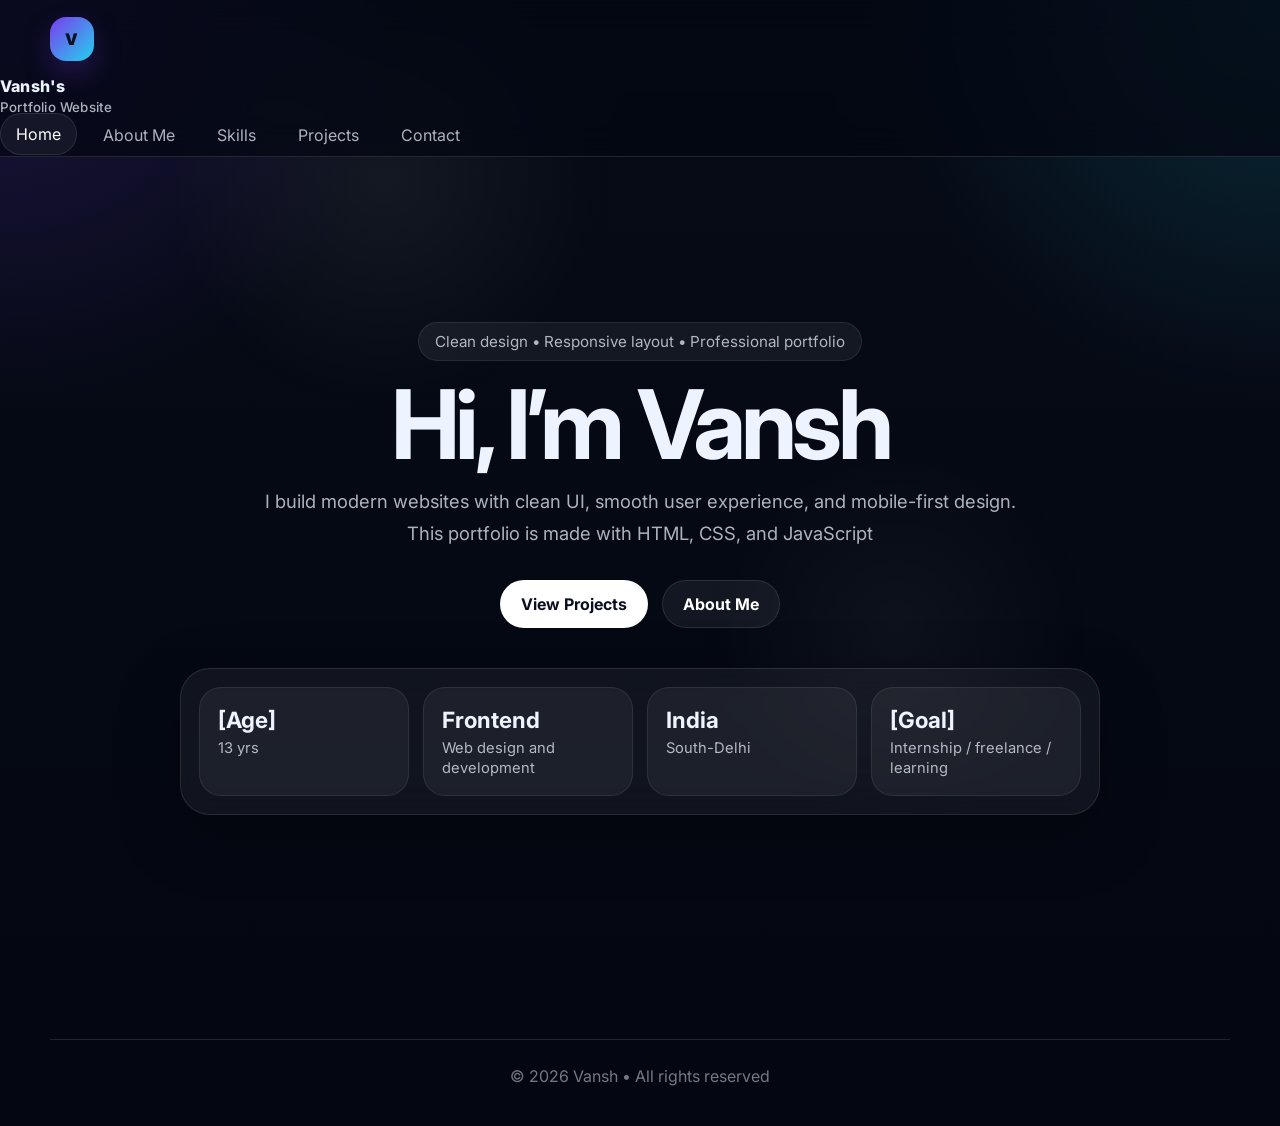
==== index.html @ e552d568 "Add files via upload" ====
<!DOCTYPE html>
<html lang="en">
<head>
  <meta charset="UTF-8" />
  <meta name="viewport" content="width=device-width, initial-scale=1.0" />
  <title>Portfolio | Home</title>
  <link rel="preconnect" href="https://fonts.googleapis.com">
  <link rel="preconnect" href="https://fonts.gstatic.com" crossorigin>
  <link href="https://fonts.googleapis.com/css2?family=Inter:wght@400;500;600;700;800;900&display=swap" rel="stylesheet">
  <link rel="stylesheet" href="style.css" />
</head>
<body class="home-page" data-page="index">
  <header>
    <div class="navbar">
      <a class="brand" href="index.html">
        <div class="brand-mark">V</div></div>
        <div class="brand-text">
          <span>Vansh's
          </span>
          <small>Portfolio Website</small>
        </div>
      </a>

      <nav class="nav-links">
        <a data-nav href="index.html">Home</a>
        <a data-nav href="about.html">About Me</a>
        <a data-nav href="skills.html">Skills</a>
        <a data-nav href="projects.html">Projects</a>
        <a data-nav href="contact.html">Contact</a>
      </nav>

      <button class="menu-btn" aria-label="Open menu">☰</button>
    </div>
    <div class="mobile-nav">
      <a data-nav href="index.html">Home</a>
      <a data-nav href="about.html">About Me</a>
      <a data-nav href="skills.html">Skills</a>
      <a data-nav href="projects.html">Projects</a>
      <a data-nav href="contact.html">Contact</a>
    </div>
  </header>

  <main>
    <section class="hero">
      <div class="container hero-inner fade-up">
        <span class="pill">Clean design • Responsive layout • Professional portfolio</span>
        <h1>Hi, I’m Vansh </h1>
        <p>
          I build modern websites with clean UI, smooth user experience, and mobile-first design.
          This portfolio is made with HTML, CSS, and JavaScript
        </p>

        <div class="hero-actions">
          <a class="btn btn-primary" href="projects.html">View Projects</a>
          <a class="btn btn-secondary" href="about.html">About Me</a>
        </div>

        <div class="hero-panel card">
          <div class="stats">
            <div class="stat">
              <strong>[Age]</strong>
              <span>13 yrs</span>
            </div>
            <div class="stat">
              <strong>Frontend</strong>
              <span>Web design and development</span>
            </div>
            <div class="stat">
              <strong>India</strong>
              <span>South-Delhi</span>
            </div>
            <div class="stat">
              <strong>[Goal]</strong>
              <span>Internship / freelance / learning</span>
            </div>
          </div>
        </div>
      </div>
    </section>
  </main>

  <footer>© 2026 Vansh • All rights reserved</footer>

  <script src="script.js"></script>
</body>
</html>
---- style.css ----
:root{
  --bg:#060b16;
  --bg2:#0b1220;
  --card:rgba(255,255,255,.07);
  --card2:rgba(255,255,255,.12);
  --text:#eef4ff;
  --muted:rgba(238,244,255,.72);
  --line:rgba(255,255,255,.12);
  --accent:#7c3aed;
  --accent2:#22d3ee;
  --accent3:#34d399;
  --shadow:0 20px 60px rgba(0,0,0,.35);
  --radius:28px;
  --radius2:20px;
  --max:1180px;
}

*{
  box-sizing:border-box;
  margin:0;
  padding:0;
}

html{
  scroll-behavior:smooth;
}

body{
  font-family:Inter,system-ui,-apple-system,BlinkMacSystemFont,"Segoe UI",sans-serif;
  color:var(--text);
  min-height:100vh;
  background:
    radial-gradient(circle at top left, rgba(124,58,237,.20), transparent 24%),
    radial-gradient(circle at top right, rgba(34,211,238,.16), transparent 24%),
    linear-gradient(180deg, var(--bg) 0%, #040712 100%);
  overflow-x:hidden;
}

body::before{
  content:"";
  position:fixed;
  inset:0;
  background:
    radial-gradient(circle at 30% 20%, rgba(255,255,255,.06), transparent 20%),
    radial-gradient(circle at 70% 70%, rgba(255,255,255,.04), transparent 18%);
  pointer-events:none;
  z-index:-1;
}

img{
  max-width:100%;
  display:block;
}

a{
  color:inherit;
  text-decoration:none;
}

button,input,textarea{
  font:inherit;
}

::selection{
  background:rgba(124,58,237,.35);
  color:#fff;
}

.container{
  width:min(var(--max), calc(100% - 32px));
  margin:0 auto;
}

header{
  position:sticky;
  top:0;
  z-index:1000;
  backdrop-filter:blur(18px);
  -webkit-backdrop-filter:blur(18px);
  background:rgba(4,7,18,.72);
  border-bottom:1px solid var(--line);
}

.navbar{
  width:min(var(--max), calc(100% - 32px));
  margin:0 auto;
  min-height:78px;
  display:flex;
  align-items:center;
  justify-content:space-between;
  gap:18px;
}

.brand{
  display:flex;
  align-items:center;
  gap:12px;
  font-weight:800;
  letter-spacing:.2px;
}

.brand-mark{
  width:44px;
  height:44px;
  border-radius:16px;
  display:grid;
  place-items:center;
  background:linear-gradient(135deg, var(--accent), var(--accent2));
  color:#08111f;
  font-weight:900;
  box-shadow:0 12px 28px rgba(124,58,237,.25);
}

.brand-text{
  display:flex;
  flex-direction:column;
  line-height:1.1;
}

.brand-text small{
  color:var(--muted);
  font-weight:500;
  margin-top:4px;
}

.nav-links{
  display:flex;
  align-items:center;
  gap:10px;
  flex-wrap:wrap;
}

.nav-links a{
  padding:10px 15px;
  border-radius:999px;
  color:var(--muted);
  border:1px solid transparent;
  transition:.25s ease;
}

.nav-links a:hover,
.nav-links a.active{
  color:#fff;
  border-color:rgba(255,255,255,.1);
  background:rgba(255,255,255,.06);
  transform:translateY(-1px);
}

.menu-btn{
  display:none;
  border:none;
  background:rgba(255,255,255,.06);
  color:#fff;
  width:44px;
  height:44px;
  border-radius:14px;
  cursor:pointer;
  border:1px solid rgba(255,255,255,.08);
}

.mobile-nav{
  display:none;
  padding:0 16px 16px;
}

.mobile-nav.open{
  display:block;
}

.mobile-nav a{
  display:block;
  padding:14px 16px;
  border-radius:16px;
  margin-top:10px;
  background:rgba(255,255,255,.05);
  border:1px solid rgba(255,255,255,.08);
  color:var(--muted);
}

.mobile-nav a.active{
  color:#fff;
  background:linear-gradient(135deg, rgba(124,58,237,.25), rgba(34,211,238,.14));
}

main{
  padding-bottom:60px;
}

.section{
  padding:84px 0;
}

.section-sm{
  padding:56px 0;
}

.section-title{
  font-size:clamp(2rem, 4vw, 3.5rem);
  line-height:1.02;
  letter-spacing:-.04em;
}

.section-subtitle{
  margin-top:14px;
  max-width:760px;
  color:var(--muted);
  font-size:1.05rem;
}

.card{
  background:linear-gradient(180deg, rgba(255,255,255,.08), rgba(255,255,255,.04));
  border:1px solid var(--line);
  border-radius:var(--radius);
  box-shadow:var(--shadow);
  backdrop-filter:blur(18px);
  -webkit-backdrop-filter:blur(18px);
}

.card:hover{
  transition:.25s ease;
  transform:translateY(-4px);
}

.btn{
  display:inline-flex;
  align-items:center;
  justify-content:center;
  gap:10px;
  padding:13px 20px;
  border-radius:999px;
  border:1px solid transparent;
  font-weight:700;
  cursor:pointer;
  transition:.25s ease;
}

.btn-primary{
  background:#fff;
  color:#0b1020;
}

.btn-primary:hover{
  transform:translateY(-2px);
  box-shadow:0 18px 36px rgba(255,255,255,.08);
}

.btn-secondary{
  background:rgba(255,255,255,.06);
  color:#fff;
  border-color:rgba(255,255,255,.1);
}

.btn-secondary:hover{
  background:rgba(255,255,255,.10);
  transform:translateY(-2px);
}

.hero{
  min-height:calc(100vh - 78px);
  display:grid;
  place-items:center;
  text-align:center;
  position:relative;
  overflow:hidden;
}

.hero-inner{
  width:min(920px, 100%);
  padding:26px 0;
}

.pill{
  display:inline-flex;
  align-items:center;
  gap:10px;
  padding:9px 16px;
  border-radius:999px;
  background:rgba(255,255,255,.06);
  border:1px solid rgba(255,255,255,.08);
  color:var(--muted);
  font-size:.95rem;
}

.hero h1{
  margin:18px auto 16px;
  font-size:clamp(3rem, 8vw, 6rem);
  line-height:.94;
  letter-spacing:-.05em;
  max-width:12ch;
}

.hero p{
  margin:0 auto;
  max-width:760px;
  color:var(--muted);
  font-size:clamp(1rem, 2vw, 1.15rem);
  line-height:1.75;
}

.hero-actions{
  margin-top:30px;
  display:flex;
  justify-content:center;
  gap:14px;
  flex-wrap:wrap;
}

.hero-panel{
  margin-top:40px;
  padding:18px;
  border-radius:30px;
  border:1px solid rgba(255,255,255,.10);
  background:rgba(255,255,255,.05);
  box-shadow:var(--shadow);
}

.stats{
  display:grid;
  grid-template-columns:repeat(4,1fr);
  gap:14px;
}

.stat{
  padding:18px;
  border-radius:22px;
  background:rgba(255,255,255,.05);
  border:1px solid rgba(255,255,255,.08);
  text-align:left;
}

.stat strong{
  display:block;
  font-size:1.4rem;
  margin-bottom:4px;
}

.stat span{
  color:var(--muted);
  font-size:.92rem;
}

.grid-2{
  display:grid;
  grid-template-columns:repeat(2, minmax(0, 1fr));
  gap:22px;
}

.grid-3{
  display:grid;
  grid-template-columns:repeat(3, minmax(0, 1fr));
  gap:22px;
}

.grid-4{
  display:grid;
  grid-template-columns:repeat(4, minmax(0, 1fr));
  gap:22px;
}

.page-hero{
  padding:74px 0 24px;
}

.page-hero .card{
  padding:28px;
}

.page-kicker{
  color:var(--accent2);
  font-weight:700;
  letter-spacing:.12em;
  text-transform:uppercase;
  font-size:.82rem;
}

.page-title{
  margin-top:10px;
  font-size:clamp(2rem, 4vw, 3.2rem);
  line-height:1.03;
  letter-spacing:-.04em;
}

.page-copy{
  margin-top:14px;
  max-width:740px;
  color:var(--muted);
  line-height:1.75;
}

.profile-box{
  padding:26px;
}

.avatar{
  width:92px;
  height:92px;
  border-radius:28px;
  display:grid;
  place-items:center;
  background:linear-gradient(135deg, var(--accent), var(--accent2));
  color:#07111f;
  font-size:2rem;
  font-weight:900;
  margin-bottom:18px;
}

.info-list{
  display:grid;
  gap:14px;
  margin-top:18px;
}

.info-row{
  padding:16px 18px;
  border-radius:18px;
  border:1px solid rgba(255,255,255,.08);
  background:rgba(255,255,255,.05);
}

.info-row strong{
  display:block;
  margin-bottom:4px;
}

.info-row span{
  color:var(--muted);
}

.skills-wrap{
  display:grid;
  grid-template-columns:repeat(2, minmax(0, 1fr));
  gap:20px;
}

.skill-card{
  padding:22px;
}

.skill-head{
  display:flex;
  align-items:center;
  justify-content:space-between;
  gap:12px;
  margin-bottom:12px;
}

.skill-name{
  font-weight:700;
}

.skill-value{
  color:var(--muted);
  font-size:.92rem;
}

.progress{
  height:12px;
  border-radius:999px;
  overflow:hidden;
  background:rgba(255,255,255,.08);
  border:1px solid rgba(255,255,255,.08);
}

.progress span{
  display:block;
  height:100%;
  width:0;
  border-radius:inherit;
  background:linear-gradient(90deg, var(--accent), var(--accent2), var(--accent3));
}

.skill-note{
  margin-top:10px;
  color:var(--muted);
  font-size:.94rem;
}

.filters{
  display:flex;
  flex-wrap:wrap;
  gap:10px;
  margin-top:22px;
}

.filter-btn{
  border:none;
  cursor:pointer;
  padding:10px 16px;
  border-radius:999px;
  color:var(--muted);
  background:rgba(255,255,255,.05);
  border:1px solid rgba(255,255,255,.08);
  transition:.22s ease;
}

.filter-btn:hover,
.filter-btn.active{
  color:#fff;
  background:linear-gradient(135deg, rgba(124,58,237,.25), rgba(34,211,238,.14));
  border-color:rgba(124,58,237,.25);
  transform:translateY(-1px);
}

.projects-grid{
  display:grid;
  grid-template-columns:repeat(2, minmax(0, 1fr));
  gap:20px;
  margin-top:22px;
}

.project-card{
  padding:24px;
  position:relative;
  overflow:hidden;
}

.project-card::after{
  content:"";
  position:absolute;
  inset:auto -20px -30px auto;
  width:180px;
  height:180px;
  border-radius:50%;
  background:radial-gradient(circle, rgba(34,211,238,.16), transparent 65%);
  pointer-events:none;
}

.project-card h3{
  font-size:1.4rem;
  margin-bottom:8px;
}

.project-card p{
  color:var(--muted);
  line-height:1.7;
}

.tags{
  display:flex;
  flex-wrap:wrap;
  gap:8px;
  margin-top:16px;
}

.tag{
  padding:7px 12px;
  border-radius:999px;
  background:rgba(255,255,255,.06);
  border:1px solid rgba(255,255,255,.08);
  color:var(--muted);
  font-size:.86rem;
}

.contact-wrap{
  display:grid;
  grid-template-columns:.95fr 1.05fr;
  gap:22px;
}

.contact-box{
  padding:26px;
}

.contact-list{
  display:grid;
  gap:14px;
  margin-top:18px;
}

.contact-item{
  padding:16px 18px;
  border-radius:18px;
  background:rgba(255,255,255,.05);
  border:1px solid rgba(255,255,255,.08);
}

.contact-item strong{
  display:block;
  margin-bottom:4px;
}

.contact-item span{
  color:var(--muted);
}

form{
  display:grid;
  gap:14px;
}

label{
  display:block;
  margin-bottom:8px;
  color:var(--muted);
  font-size:.95rem;
}

input,textarea{
  width:100%;
  padding:15px 16px;
  border-radius:16px;
  border:1px solid rgba(255,255,255,.10);
  background:rgba(255,255,255,.05);
  color:#fff;
  outline:none;
  transition:.2s ease;
}

input::placeholder,textarea::placeholder{
  color:rgba(238,244,255,.35);
}

input:focus,textarea:focus{
  border-color:rgba(34,211,238,.4);
  box-shadow:0 0 0 4px rgba(34,211,238,.10);
}

textarea{
  min-height:160px;
  resize:vertical;
}

footer{
  width:min(var(--max), calc(100% - 32px));
  margin:0 auto;
  padding:26px 0 40px;
  border-top:1px solid var(--line);
  color:rgba(238,244,255,.48);
  text-align:center;
}

.modal{
  position:fixed;
  inset:0;
  display:none;
  align-items:center;
  justify-content:center;
  padding:20px;
  background:rgba(0,0,0,.72);
  backdrop-filter:blur(12px);
  z-index:2000;
}

.modal-content{
  width:min(520px, 100%);
  padding:26px;
  border-radius:28px;
  background:linear-gradient(180deg, rgba(15,23,42,.98), rgba(5,9,20,.99));
  border:1px solid rgba(255,255,255,.12);
  box-shadow:var(--shadow);
}

.fade-up{
  opacity:0;
  transform:translateY(18px);
  transition:.7s ease;
}

.fade-up.visible{
  opacity:1;
  transform:translateY(0);
}

@media (max-width: 1024px){
  .grid-4,
  .stats,
  .skills-wrap,
  .projects-grid,
  .contact-wrap,
  .grid-3,
  .grid-2{
    grid-template-columns:1fr;
  }

  .navbar{
    flex-wrap:wrap;
  }
}

@media (max-width: 800px){
  .nav-links{
    display:none;
  }

  .menu-btn{
    display:inline-grid;
    place-items:center;
  }

  .hero{
    min-height:auto;
    padding:58px 0 30px;
  }

  .hero h1{
    max-width:none;
  }
}

@media (max-width: 520px){
  .container,
  .navbar,
  footer{
    width:min(100% - 20px, var(--max));
  }

  .section{
    padding:68px 0;
  }

  .page-hero .card,
  .profile-box,
  .skill-card,
  .project-card,
  .contact-box,
  .modal-content{
    border-radius:22px;
  }

  .hero-actions{
    flex-direction:column;
    align-items:stretch;
  }

  .btn{
    width:100%;
  }
}
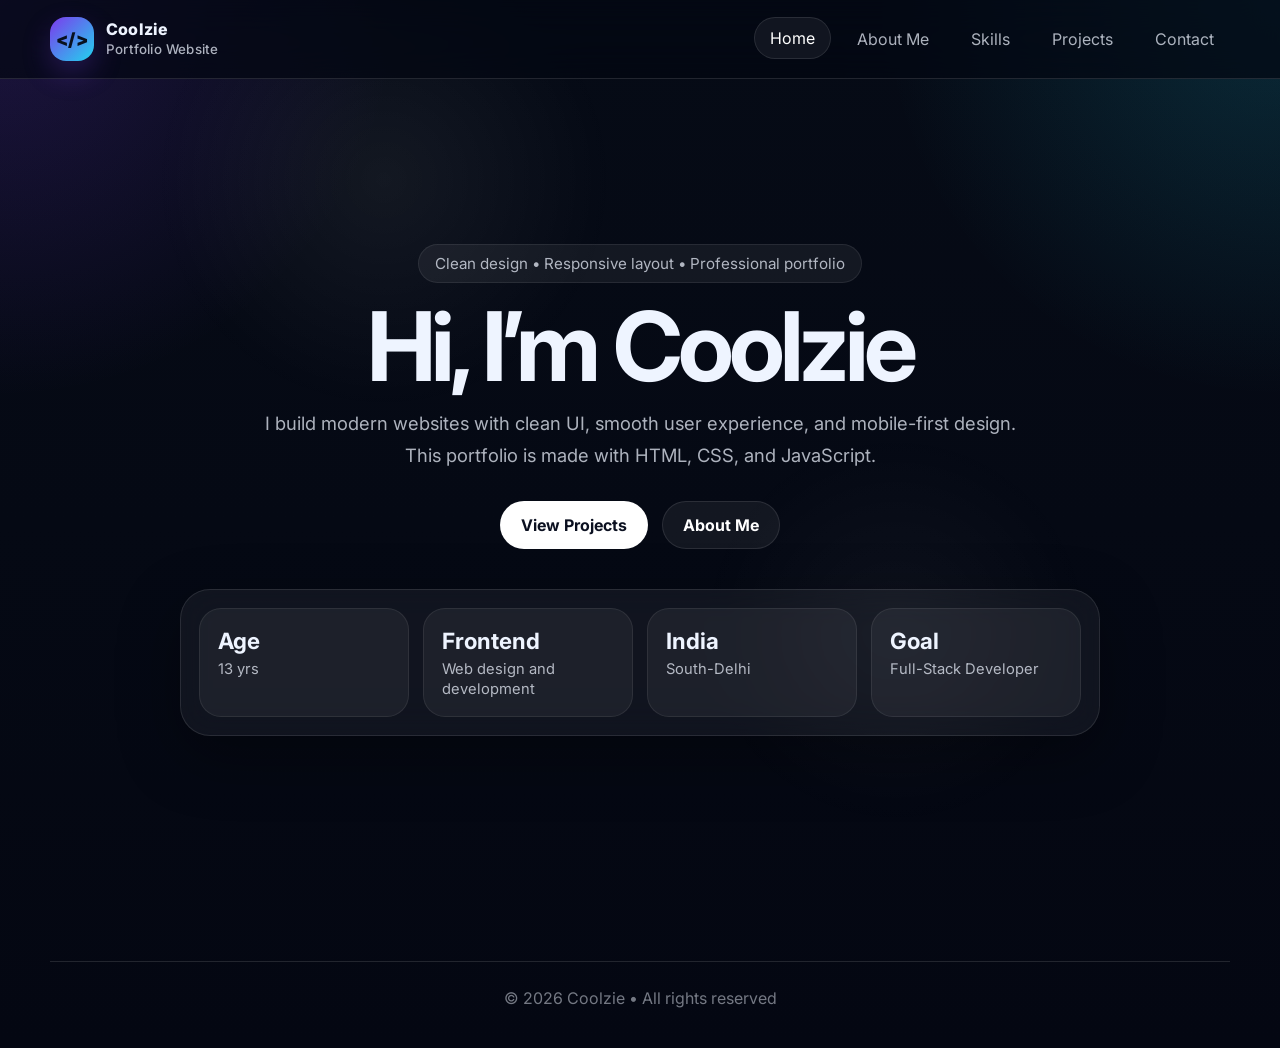
==== commit c20e7e48: "Add files via upload" ====
--- a/index.html
+++ b/index.html
@@ -12,13 +12,19 @@
 <body class="home-page" data-page="index">
   <header>
     <div class="navbar">
-      <a class="brand" href="index.html">
-        <div class="brand-mark">V</div></div>
+      <!-- Synced Upgraded Interactive Logo Section -->
+      <a class="brand" href="#" id="interactive-logo" onclick="return false;">
+        <div class="brand-mark-custom">
+          <span class="bracket">&lt;/</span>
+          
+          <span class="bracket">&gt;</span>
+        </div>
         <div class="brand-text">
-          <span>Vansh's
-          </span>
+          <span>Coolzie</span>
           <small>Portfolio Website</small>
         </div>
+        <!-- Speech Bubble Popup -->
+        <div class="speech-bubble" id="logo-popup">What's up! 👋</div>
       </a>
 
       <nav class="nav-links">
@@ -44,10 +50,10 @@
     <section class="hero">
       <div class="container hero-inner fade-up">
         <span class="pill">Clean design • Responsive layout • Professional portfolio</span>
-        <h1>Hi, I’m Vansh </h1>
+        <h1>Hi, I’m Coolzie</h1>
         <p>
           I build modern websites with clean UI, smooth user experience, and mobile-first design.
-          This portfolio is made with HTML, CSS, and JavaScript
+          This portfolio is made with HTML, CSS, and JavaScript.
         </p>
 
         <div class="hero-actions">
@@ -58,7 +64,7 @@
         <div class="hero-panel card">
           <div class="stats">
             <div class="stat">
-              <strong>[Age]</strong>
+              <strong>Age</strong>
               <span>13 yrs</span>
             </div>
             <div class="stat">
@@ -70,8 +76,8 @@
               <span>South-Delhi</span>
             </div>
             <div class="stat">
-              <strong>[Goal]</strong>
-              <span>Internship / freelance / learning</span>
+              <strong>Goal</strong>
+              <span>Full-Stack Developer</span>
             </div>
           </div>
         </div>
@@ -79,8 +85,8 @@
     </section>
   </main>
 
-  <footer>© 2026 Vansh • All rights reserved</footer>
+  <footer>© 2026 Coolzie • All rights reserved</footer>
 
   <script src="script.js"></script>
 </body>
-</html>+</html>
--- a/style.css
+++ b/style.css
@@ -91,14 +91,117 @@
   gap:18px;
 }
 
-.brand{
-  display:flex;
-  align-items:center;
-  gap:12px;
-  font-weight:800;
-  letter-spacing:.2px;
-}
-
+/* --- Upgraded Interactive Brand Logo Section --- */
+.brand {
+  position: relative;
+  display: flex;
+  align-items: center;
+  gap: 12px;
+  font-weight: 800;
+  letter-spacing: .2px;
+  cursor: pointer;
+  user-select: none;
+}
+
+.brand-mark-custom, .avatar-custom {
+  width: 44px;
+  height: 44px;
+  border-radius: 16px;
+  display: flex;
+  align-items: center;
+  justify-content: center;
+  background: linear-gradient(135deg, var(--accent), var(--accent2));
+  color: #08111f;
+  font-family: 'Inter', monospace;
+  font-weight: 800;
+  position: relative;
+  overflow: hidden;
+  box-shadow: 0 12px 28px rgba(124,58,237,.25);
+  transition: all 0.3s cubic-bezier(0.16, 1, 0.3, 1);
+}
+
+.brand-mark-custom .bracket {
+  font-size: 18px;
+  font-weight: 900;
+  transition: transform 0.2s ease;
+}
+
+.brand-mark-custom .code-dot {
+  width: 4px;
+  height: 4px;
+  background-color: #08111f;
+  border-radius: 50%;
+  margin: 0 1px;
+}
+
+/* Shine Animation Setup */
+@keyframes shineSweep {
+  0% { left: -100%; }
+  100% { left: 100%; }
+}
+
+.brand-mark-custom::before {
+  content: '';
+  position: absolute;
+  top: 0;
+  left: -100%;
+  width: 60%;
+  height: 100%;
+  background: linear-gradient(
+    90deg,
+    rgba(255, 255, 255, 0) 0%,
+    rgba(255, 255, 255, 0.5) 50%,
+    rgba(255, 255, 255, 0) 100%
+  );
+  transform: skewX(-25deg);
+}
+
+/* Active Class Triggered by JavaScript */
+.brand-mark-custom.shine-active::before {
+  animation: shineSweep 0.5s ease-out;
+}
+
+.brand-mark-custom.shine-active {
+  transform: scale(0.92);
+  box-shadow: 0 0 30px rgba(34, 211, 238, 0.6);
+}
+
+/* Dynamic Interactive Speech Bubble */
+.speech-bubble {
+  position: absolute;
+  top: 54px;
+  left: 0;
+  background: var(--bg2);
+  color: #fff;
+  padding: 8px 14px;
+  border-radius: 12px;
+  font-size: 13px;
+  font-weight: 600;
+  border: 1px solid var(--line);
+  box-shadow: var(--shadow);
+  opacity: 0;
+  transform: translateY(-8px);
+  pointer-events: none;
+  transition: all 0.3s cubic-bezier(0.175, 0.885, 0.32, 1.275);
+  z-index: 100;
+}
+
+.speech-bubble::after {
+  content: '';
+  position: absolute;
+  bottom: 100%;
+  left: 18px;
+  border-width: 6px;
+  border-style: solid;
+  border-color: transparent transparent var(--line) transparent;
+}
+
+.speech-bubble.show {
+  opacity: 1;
+  transform: translateY(0);
+}
+
+/* Legacy support for other base layout files */
 .brand-mark{
   width:44px;
   height:44px;
@@ -214,10 +317,10 @@
   box-shadow:var(--shadow);
   backdrop-filter:blur(18px);
   -webkit-backdrop-filter:blur(18px);
+  transition: .25s ease;
 }
 
 .card:hover{
-  transition:.25s ease;
   transform:translateY(-4px);
 }
 
@@ -391,6 +494,23 @@
   padding:26px;
 }
 
+/* --- Profile Box Layout Updates --- */
+.profile-header {
+  display: flex;
+  align-items: center;
+  gap: 16px;
+  margin-bottom: 18px;
+}
+
+.profile-header h2 {
+  font-size: 1.8rem;
+}
+
+.avatar-custom {
+  cursor: default;
+  box-shadow: 0 8px 20px rgba(34, 211, 238, 0.2);
+}
+
 .avatar{
   width:92px;
   height:92px;
@@ -650,16 +770,21 @@
   box-shadow:var(--shadow);
 }
 
+/* --- Native Intersection Scroll Transitions --- */
 .fade-up{
   opacity:0;
   transform:translateY(18px);
-  transition:.7s ease;
+  transition: .7s cubic-bezier(0.16, 1, 0.3, 1);
 }
 
 .fade-up.visible{
   opacity:1;
   transform:translateY(0);
 }
+
+/* Staggered load delays for cards on view trigger */
+.animation-delay-1 { transition-delay: 0.15s; }
+.animation-delay-2 { transition-delay: 0.3s; }
 
 @media (max-width: 1024px){
   .grid-4,
@@ -705,7 +830,7 @@
   }
 
   .section{
-    padding:68px 0;
+#42445A    padding:68px 0;
   }
 
   .page-hero .card,
@@ -725,4 +850,4 @@
   .btn{
     width:100%;
   }
-}+}
